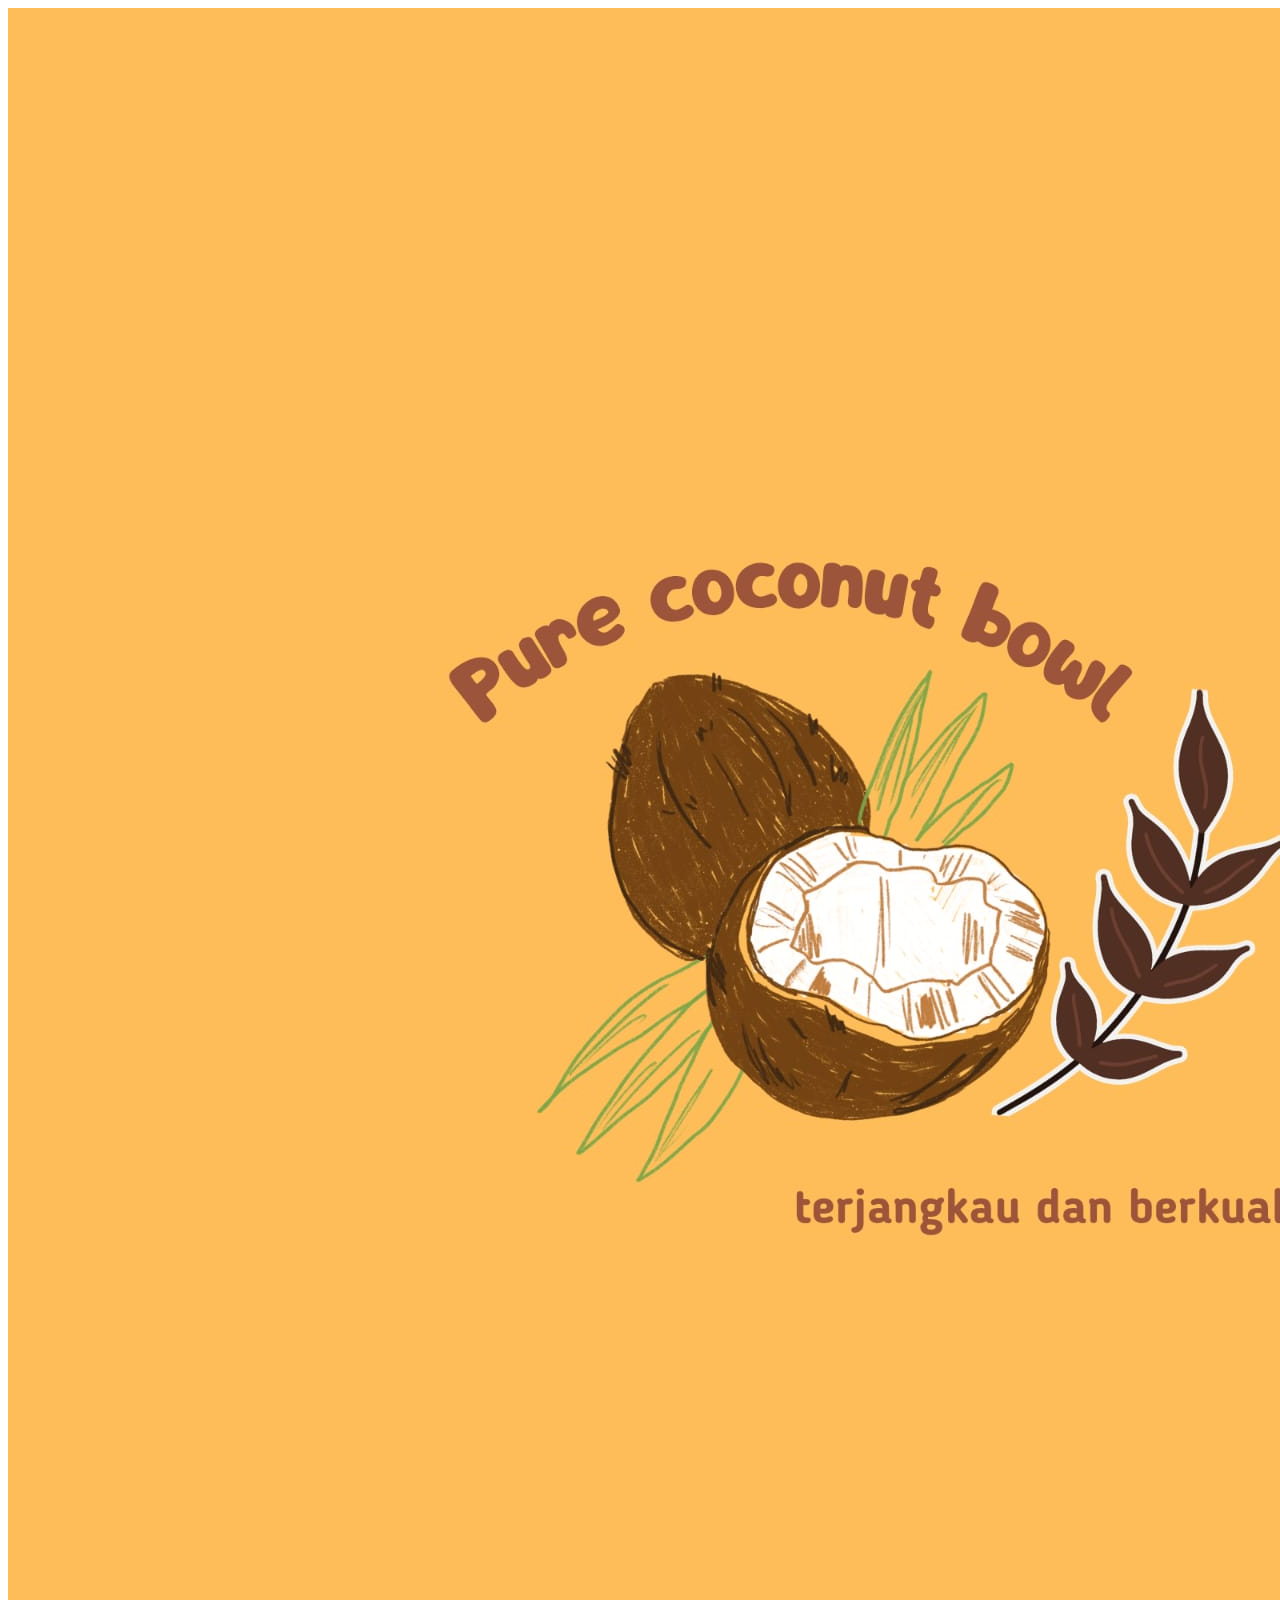
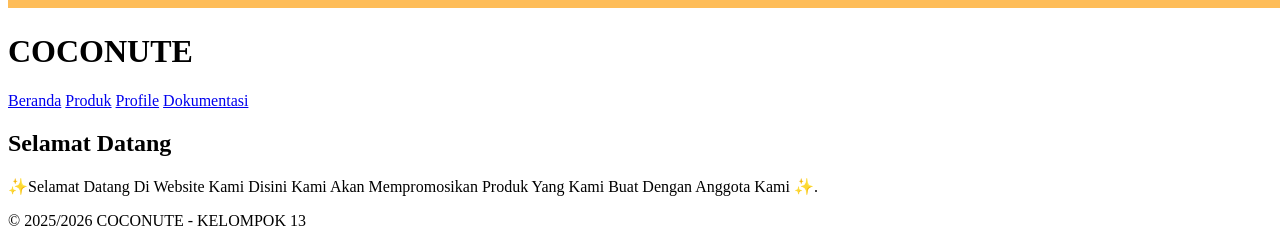
==== index.html @ 6873c8e0 "Add files via upload" ====
<!DOCTYPE html>
<html lang="id">
<head>
    <meta charset="UTF-8">
    <meta name="viewport" content="width=device-width, initial-scale=1.0">
    <title>Promosi Produk Betawi</title>
    <link rel="stylesheet" href="style.css">
</head>
<body>

    <!-- Header -->
    <header>
        <div class="container">
            <img src="logo.jpg" alt="Logo Kelompok" class="logo">
            <h1>COCONUTE</h1>

        </div>
    </header>

    <!-- Navigasi -->
    <nav>
        <a href="index.html">Beranda</a>
        <a href="produk.html">Produk</a>
        <a href="profile.html">Profile</a>
        <a href="dokumentasi.html">Dokumentasi</a>
    </nav>

    <!-- Hero -->
    <section class="hero">
        <h2>Selamat Datang</h2>
        <p>  ✨Selamat Datang Di Website Kami Disini Kami Akan Mempromosikan Produk Yang Kami Buat Dengan Anggota Kami ✨.</p>
    </section>

    <!-- Footer -->
    <footer>
        <p>© 2025/2026 COCONUTE - KELOMPOK 13</p>
    </footer>

</body>
</html>
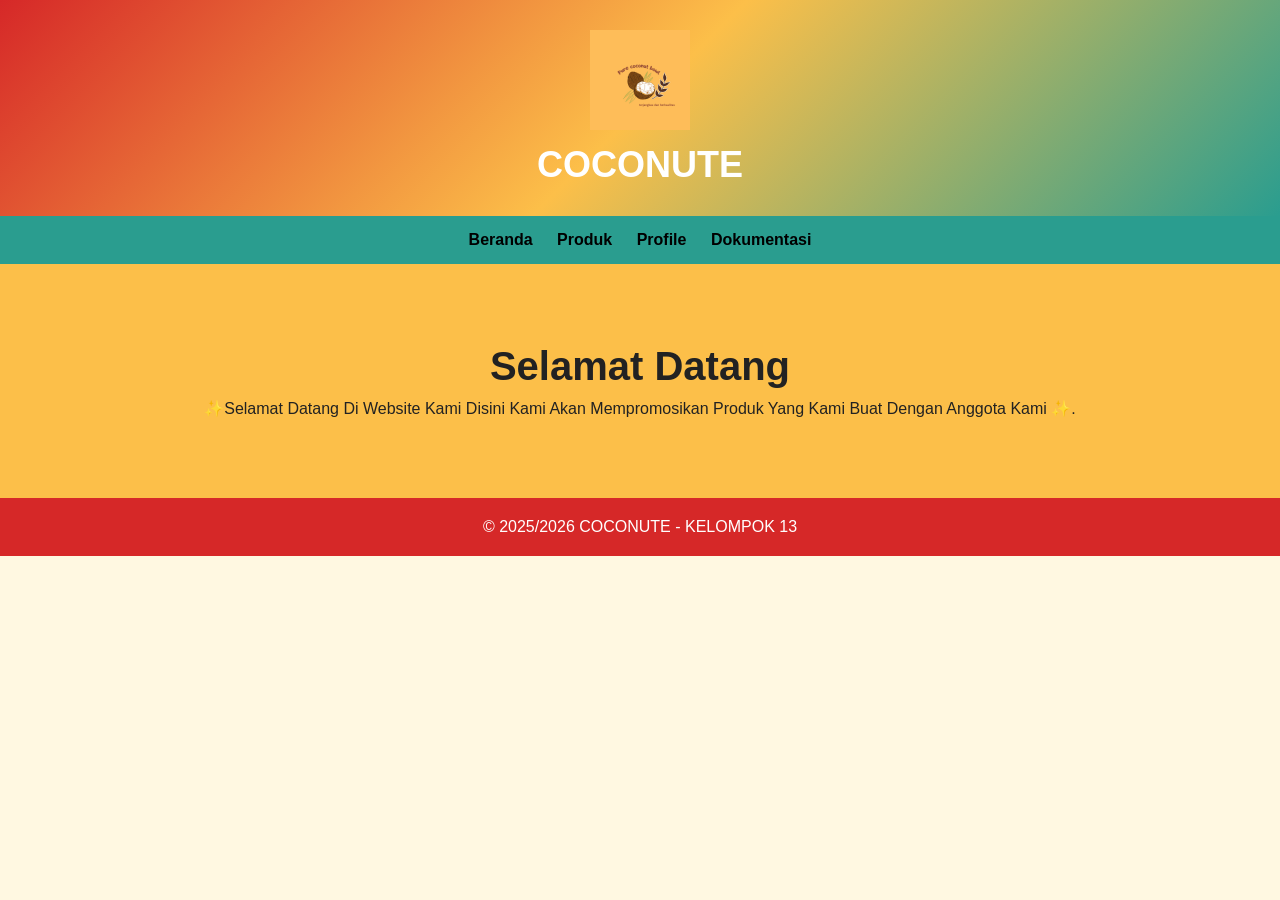
==== commit 343b33f5: "Add files via upload" ====
--- a/index.html
+++ b/index.html
@@ -4,7 +4,7 @@
     <meta charset="UTF-8">
     <meta name="viewport" content="width=device-width, initial-scale=1.0">
     <title>Promosi Produk Betawi</title>
-    <link rel="stylesheet" href="style.css">
+    <link rel="stylesheet" href="Style.css">
 </head>
 <body>
 
--- a/Style.css
+++ b/Style.css
@@ -0,0 +1,171 @@
+*{
+    margin:0;
+    padding:0;
+    box-sizing:border-box;
+    font-family: 'Poppins', sans-serif;
+}
+
+body{
+    background:#fff8e1;
+    color:#333;
+}
+
+/* Header */
+header{
+    background:linear-gradient(135deg,#d62828,#fcbf49,#2a9d8f);
+    color:white;
+    text-align:center;
+    padding:30px 20px;
+}
+
+.logo{
+    width:100px;
+    margin-bottom:10px;
+}
+
+header h1{
+    font-size:36px;
+}
+
+header p{
+    margin-top:10px;
+}
+
+/* Navbar */
+nav{
+    background:#2a9d8f;
+    text-align:center;
+    padding:15px;
+}
+
+nav a{
+    color:black;
+    text-decoration:none;
+    margin:0 10px;
+    font-weight:bold;
+}
+
+nav a:hover{
+    color:red;
+}
+
+/* Hero */
+.hero{
+    text-align:center;
+    padding:80px 20px;
+    background:#fcbf49;
+    color:#222;
+}
+
+.hero h2{
+    font-size:40px;
+    margin-bottom:10px;
+}
+
+/* Section */
+.section{
+    padding:50px 20px;
+}
+
+.section h2{
+    text-align:center;
+    color:#d62828;
+    margin-bottom:30px;
+}
+
+/* Produk */
+.card-container{
+    display:flex;
+    justify-content:center;
+    gap:25px;
+    flex-wrap:wrap;
+}
+
+.card{
+    width:300px;
+    background:white;
+    border-radius:15px;
+    overflow:hidden;
+    box-shadow:0 4px 10px rgba(0,0,0,0.2);
+    transition:0.3s;
+}
+
+.card:hover{
+    transform:translateY(-8px);
+}
+
+.card img{
+    width:100%;
+    height:200px;
+    object-fit:cover;
+}
+
+.card h3{
+    text-align:center;
+    margin:15px 0;
+    color:#2a9d8f;
+}
+
+.card p{
+    padding:0 15px 20px;
+    text-align:center;
+}
+
+/* Kelompok */
+.group-photo{
+    display:block;
+    width:70%;
+    max-width:700px;
+    margin:auto;
+    border-radius:15px;
+}
+
+.anggota{
+    text-align:center;
+    margin-top:20px;
+}
+
+.anggota ul{
+    list-style:none;
+}
+
+.anggota li{
+    margin:8px 0;
+}
+
+/* Dokumentasi */
+.gallery{
+    display:flex;
+    justify-content:center;
+    flex-wrap:wrap;
+    gap:20px;
+}
+
+.gallery img{
+    width:300px;
+    border-radius:10px;
+    box-shadow:0 4px 8px rgba(0,0,0,0.2);
+}
+
+/* Footer */
+footer{
+    background:#d62828;
+    color:white;
+    text-align:center;
+    padding:20px;
+}
+
+/* Responsive */
+@media(max-width:768px){
+    .hero h2{
+        font-size:30px;
+    }
+
+    .group-photo{
+        width:95%;
+    }
+
+    .card{
+        width:90%;
+    }
+}
